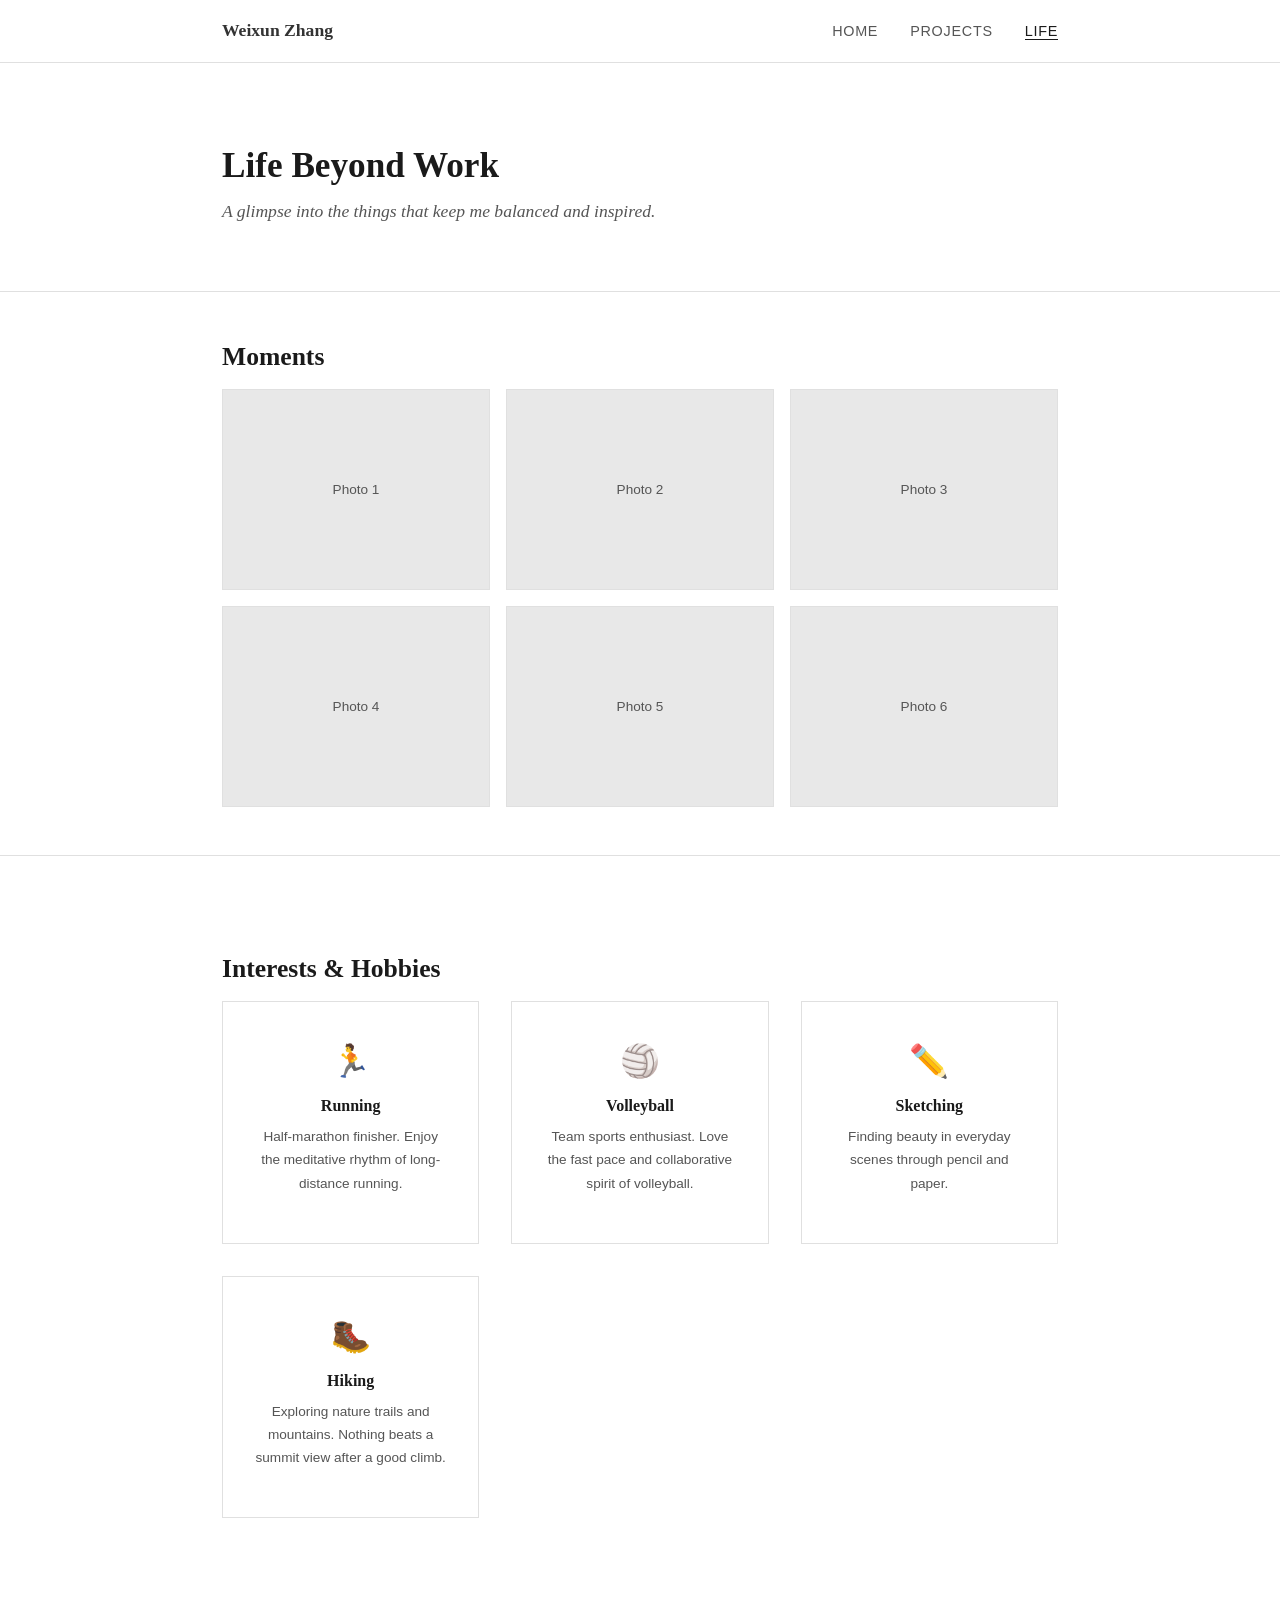
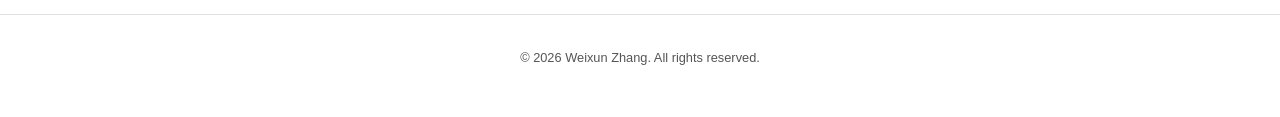
==== life.html @ 28d802e7 "first commit to my homepage" ====
<!DOCTYPE html>
<html lang="en">
<head>
  <meta charset="UTF-8">
  <meta name="viewport" content="width=device-width, initial-scale=1.0">
  <title>Life — Weixun Zhang</title>
  <link rel="stylesheet" href="css/style.css">
</head>
<body>

  <!-- Navigation -->
  <nav>
    <div class="container">
      <a href="index.html" class="nav-brand">Weixun Zhang</a>
      <button class="nav-toggle" aria-label="Toggle navigation">
        <span></span><span></span><span></span>
      </button>
      <ul class="nav-links">
        <li><a href="index.html">Home</a></li>
        <li><a href="index.html#projects">Projects</a></li>
        <li><a href="life.html" class="active">Life</a></li>
      </ul>
    </div>
  </nav>

  <!-- Page Header -->
  <section class="hero">
    <div class="container">
      <h1>Life Beyond Work</h1>
      <p class="subtitle">A glimpse into the things that keep me balanced and inspired.</p>
    </div>
  </section>

  <!-- Photo Gallery -->
  <section class="life-section">
    <div class="container">
      <h2>Moments</h2>
      <div class="photo-grid">
        <div class="photo-placeholder">Photo 1</div>
        <div class="photo-placeholder">Photo 2</div>
        <div class="photo-placeholder">Photo 3</div>
        <div class="photo-placeholder">Photo 4</div>
        <div class="photo-placeholder">Photo 5</div>
        <div class="photo-placeholder">Photo 6</div>
      </div>
    </div>
  </section>

  <!-- Hobbies -->
  <section class="life-section">
    <div class="container">
      <h2>Interests & Hobbies</h2>
      <div class="hobby-grid">

        <div class="hobby-card">
          <div class="hobby-icon">🏃</div>
          <h3>Running</h3>
          <p>Half-marathon finisher. Enjoy the meditative rhythm of long-distance running.</p>
        </div>

        <div class="hobby-card">
          <div class="hobby-icon">🏐</div>
          <h3>Volleyball</h3>
          <p>Team sports enthusiast. Love the fast pace and collaborative spirit of volleyball.</p>
        </div>

        <div class="hobby-card">
          <div class="hobby-icon">✏️</div>
          <h3>Sketching</h3>
          <p>Finding beauty in everyday scenes through pencil and paper.</p>
        </div>

        <div class="hobby-card">
          <div class="hobby-icon">🥾</div>
          <h3>Hiking</h3>
          <p>Exploring nature trails and mountains. Nothing beats a summit view after a good climb.</p>
        </div>

      </div>
    </div>
  </section>

  <!-- Footer -->
  <footer>
    <div class="container">
      <p>&copy; 2026 Weixun Zhang. All rights reserved.</p>
    </div>
  </footer>

  <script src="js/main.js"></script>
</body>
</html>
---- css/style.css ----
/* ===== CSS Reset & Base ===== */
*, *::before, *::after {
  box-sizing: border-box;
  margin: 0;
  padding: 0;
}

:root {
  --color-bg: #ffffff;
  --color-text: #1a1a1a;
  --color-text-secondary: #555555;
  --color-border: #e0e0e0;
  --color-accent: #333333;
  --color-bg-alt: #f8f8f8;
  --color-placeholder: #e8e8e8;
  --font-serif: 'Georgia', 'Times New Roman', serif;
  --font-sans: -apple-system, BlinkMacSystemFont, 'Segoe UI', Roboto, sans-serif;
  --max-width: 900px;
  --spacing-xs: 0.5rem;
  --spacing-sm: 1rem;
  --spacing-md: 2rem;
  --spacing-lg: 3rem;
  --spacing-xl: 5rem;
}

html {
  scroll-behavior: smooth;
  font-size: 16px;
}

body {
  font-family: var(--font-sans);
  color: var(--color-text);
  background: var(--color-bg);
  line-height: 1.7;
  -webkit-font-smoothing: antialiased;
}

/* ===== Typography ===== */
h1, h2, h3, h4 {
  font-family: var(--font-serif);
  font-weight: 600;
  line-height: 1.3;
}

h1 { font-size: 2.2rem; }
h2 { font-size: 1.6rem; margin-bottom: var(--spacing-sm); }
h3 { font-size: 1.25rem; margin-bottom: var(--spacing-xs); }

p {
  margin-bottom: var(--spacing-sm);
  color: var(--color-text-secondary);
}

a {
  color: var(--color-accent);
  text-decoration: none;
  border-bottom: 1px solid transparent;
  transition: border-color 0.2s;
}

a:hover {
  border-bottom-color: var(--color-accent);
}

/* ===== Layout ===== */
.container {
  max-width: var(--max-width);
  margin: 0 auto;
  padding: 0 var(--spacing-md);
}

section {
  padding: var(--spacing-lg) 0;
  border-bottom: 1px solid var(--color-border);
}

section:last-of-type {
  border-bottom: none;
}

/* ===== Navigation ===== */
nav {
  position: sticky;
  top: 0;
  background: var(--color-bg);
  border-bottom: 1px solid var(--color-border);
  z-index: 100;
  padding: var(--spacing-sm) 0;
}

nav .container {
  display: flex;
  justify-content: space-between;
  align-items: center;
}

.nav-brand {
  font-family: var(--font-serif);
  font-size: 1.1rem;
  font-weight: 600;
  border-bottom: none;
}

.nav-links {
  display: flex;
  list-style: none;
  gap: var(--spacing-md);
}

.nav-links a {
  font-size: 0.9rem;
  text-transform: uppercase;
  letter-spacing: 0.05em;
  color: var(--color-text-secondary);
}

.nav-links a:hover,
.nav-links a.active {
  color: var(--color-text);
  border-bottom-color: var(--color-text);
}

.nav-toggle {
  display: none;
  background: none;
  border: none;
  cursor: pointer;
  padding: var(--spacing-xs);
}

.nav-toggle span {
  display: block;
  width: 24px;
  height: 2px;
  background: var(--color-text);
  margin: 5px 0;
  transition: 0.3s;
}

/* ===== Hero ===== */
.hero {
  padding: var(--spacing-xl) 0 var(--spacing-lg);
  text-align: left;
}

.hero h1 {
  margin-bottom: var(--spacing-xs);
}

.hero .subtitle {
  font-size: 1.1rem;
  color: var(--color-text-secondary);
  font-family: var(--font-serif);
  font-style: italic;
}

/* ===== Skills Tags ===== */
.skills-grid {
  display: flex;
  flex-wrap: wrap;
  gap: var(--spacing-xs);
}

.skill-tag {
  display: inline-block;
  padding: 0.3rem 0.8rem;
  border: 1px solid var(--color-border);
  border-radius: 3px;
  font-size: 0.8rem;
  color: var(--color-text-secondary);
  background: var(--color-bg);
}

/* ===== Project Cards ===== */
.projects-grid {
  display: grid;
  grid-template-columns: 1fr;
  gap: var(--spacing-md);
}

.project-card {
  border: 1px solid var(--color-border);
  padding: var(--spacing-md);
  transition: box-shadow 0.2s;
}

.project-card:hover {
  box-shadow: 0 2px 12px rgba(0, 0, 0, 0.06);
}

.project-card h3 {
  margin-bottom: var(--spacing-xs);
}

.project-card p {
  font-size: 0.9rem;
  margin-bottom: var(--spacing-sm);
}

.project-card .read-more {
  font-size: 0.85rem;
  font-weight: 500;
  text-transform: uppercase;
  letter-spacing: 0.05em;
}

/* ===== Education ===== */
.education-item {
  margin-bottom: var(--spacing-md);
}

.education-item h3 {
  margin-bottom: 0.25rem;
}

.education-item .meta {
  font-size: 0.85rem;
  color: var(--color-text-secondary);
  margin-bottom: 0.25rem;
}

/* ===== Contact ===== */
.contact-info {
  font-size: 0.95rem;
}

.contact-info a {
  border-bottom: 1px solid var(--color-border);
}

/* ===== Footer ===== */
footer {
  padding: var(--spacing-md) 0;
  text-align: center;
  font-size: 0.8rem;
  color: var(--color-text-secondary);
  border-top: 1px solid var(--color-border);
}

/* ===== Project Detail Pages ===== */
.project-header {
  padding: var(--spacing-lg) 0 var(--spacing-md);
}

.project-header h1 {
  margin-bottom: var(--spacing-xs);
}

.project-header .project-meta {
  font-size: 0.9rem;
  color: var(--color-text-secondary);
}

.project-content h2 {
  margin-top: var(--spacing-md);
}

.project-content ul {
  list-style: disc;
  padding-left: 1.5rem;
  margin-bottom: var(--spacing-sm);
}

.project-content li {
  margin-bottom: var(--spacing-xs);
  color: var(--color-text-secondary);
  font-size: 0.95rem;
}

/* ===== Comparison Slider ===== */
.comparison-container {
  margin: var(--spacing-md) 0;
}

.comparison-slider {
  position: relative;
  width: 100%;
  aspect-ratio: 16 / 9;
  background: var(--color-placeholder);
  border: 1px solid var(--color-border);
  overflow: hidden;
  cursor: col-resize;
}

.comparison-slider .placeholder-text {
  position: absolute;
  top: 50%;
  left: 50%;
  transform: translate(-50%, -50%);
  font-size: 0.9rem;
  color: var(--color-text-secondary);
  text-align: center;
  pointer-events: none;
}

.comparison-slider .before-img,
.comparison-slider .after-img {
  position: absolute;
  top: 0;
  left: 0;
  width: 100%;
  height: 100%;
  object-fit: cover;
}

.comparison-slider .before-img {
  clip-path: inset(0 50% 0 0);
}

.comparison-slider .slider-handle {
  position: absolute;
  top: 0;
  left: 50%;
  width: 3px;
  height: 100%;
  background: var(--color-accent);
  transform: translateX(-50%);
  cursor: col-resize;
}

.comparison-slider .slider-handle::after {
  content: '';
  position: absolute;
  top: 50%;
  left: 50%;
  transform: translate(-50%, -50%);
  width: 32px;
  height: 32px;
  border-radius: 50%;
  background: var(--color-bg);
  border: 2px solid var(--color-accent);
}

.comparison-label {
  display: flex;
  justify-content: space-between;
  font-size: 0.8rem;
  color: var(--color-text-secondary);
  margin-top: var(--spacing-xs);
}

/* ===== Life Page ===== */
.life-section {
  margin-bottom: var(--spacing-lg);
}

.photo-grid {
  display: grid;
  grid-template-columns: repeat(auto-fill, minmax(250px, 1fr));
  gap: var(--spacing-sm);
}

.photo-placeholder {
  aspect-ratio: 4 / 3;
  background: var(--color-placeholder);
  border: 1px solid var(--color-border);
  display: flex;
  align-items: center;
  justify-content: center;
  font-size: 0.85rem;
  color: var(--color-text-secondary);
}

.hobby-grid {
  display: grid;
  grid-template-columns: repeat(auto-fill, minmax(200px, 1fr));
  gap: var(--spacing-md);
}

.hobby-card {
  text-align: center;
  padding: var(--spacing-md);
  border: 1px solid var(--color-border);
}

.hobby-card .hobby-icon {
  font-size: 2rem;
  margin-bottom: var(--spacing-xs);
}

.hobby-card h3 {
  font-size: 1rem;
  margin-bottom: var(--spacing-xs);
}

.hobby-card p {
  font-size: 0.85rem;
}

/* ===== Stats ===== */
.stats-grid {
  display: grid;
  grid-template-columns: repeat(auto-fit, minmax(150px, 1fr));
  gap: var(--spacing-sm);
  margin: var(--spacing-md) 0;
}

.stat-item {
  text-align: center;
  padding: var(--spacing-sm);
  border: 1px solid var(--color-border);
}

.stat-item .stat-number {
  font-family: var(--font-serif);
  font-size: 1.8rem;
  font-weight: 700;
  color: var(--color-text);
}

.stat-item .stat-label {
  font-size: 0.8rem;
  color: var(--color-text-secondary);
  margin-top: 0.25rem;
}

/* ===== Responsive ===== */
@media (max-width: 768px) {
  html { font-size: 15px; }

  .nav-links {
    display: none;
    position: absolute;
    top: 100%;
    left: 0;
    right: 0;
    background: var(--color-bg);
    border-bottom: 1px solid var(--color-border);
    flex-direction: column;
    padding: var(--spacing-sm) var(--spacing-md);
    gap: var(--spacing-sm);
  }

  .nav-links.active {
    display: flex;
  }

  .nav-toggle {
    display: block;
  }

  .hero { padding: var(--spacing-lg) 0 var(--spacing-md); }
  h1 { font-size: 1.8rem; }

  .photo-grid {
    grid-template-columns: repeat(auto-fill, minmax(150px, 1fr));
  }

  .hobby-grid {
    grid-template-columns: 1fr 1fr;
  }
}

@media (max-width: 480px) {
  .hobby-grid {
    grid-template-columns: 1fr;
  }
}
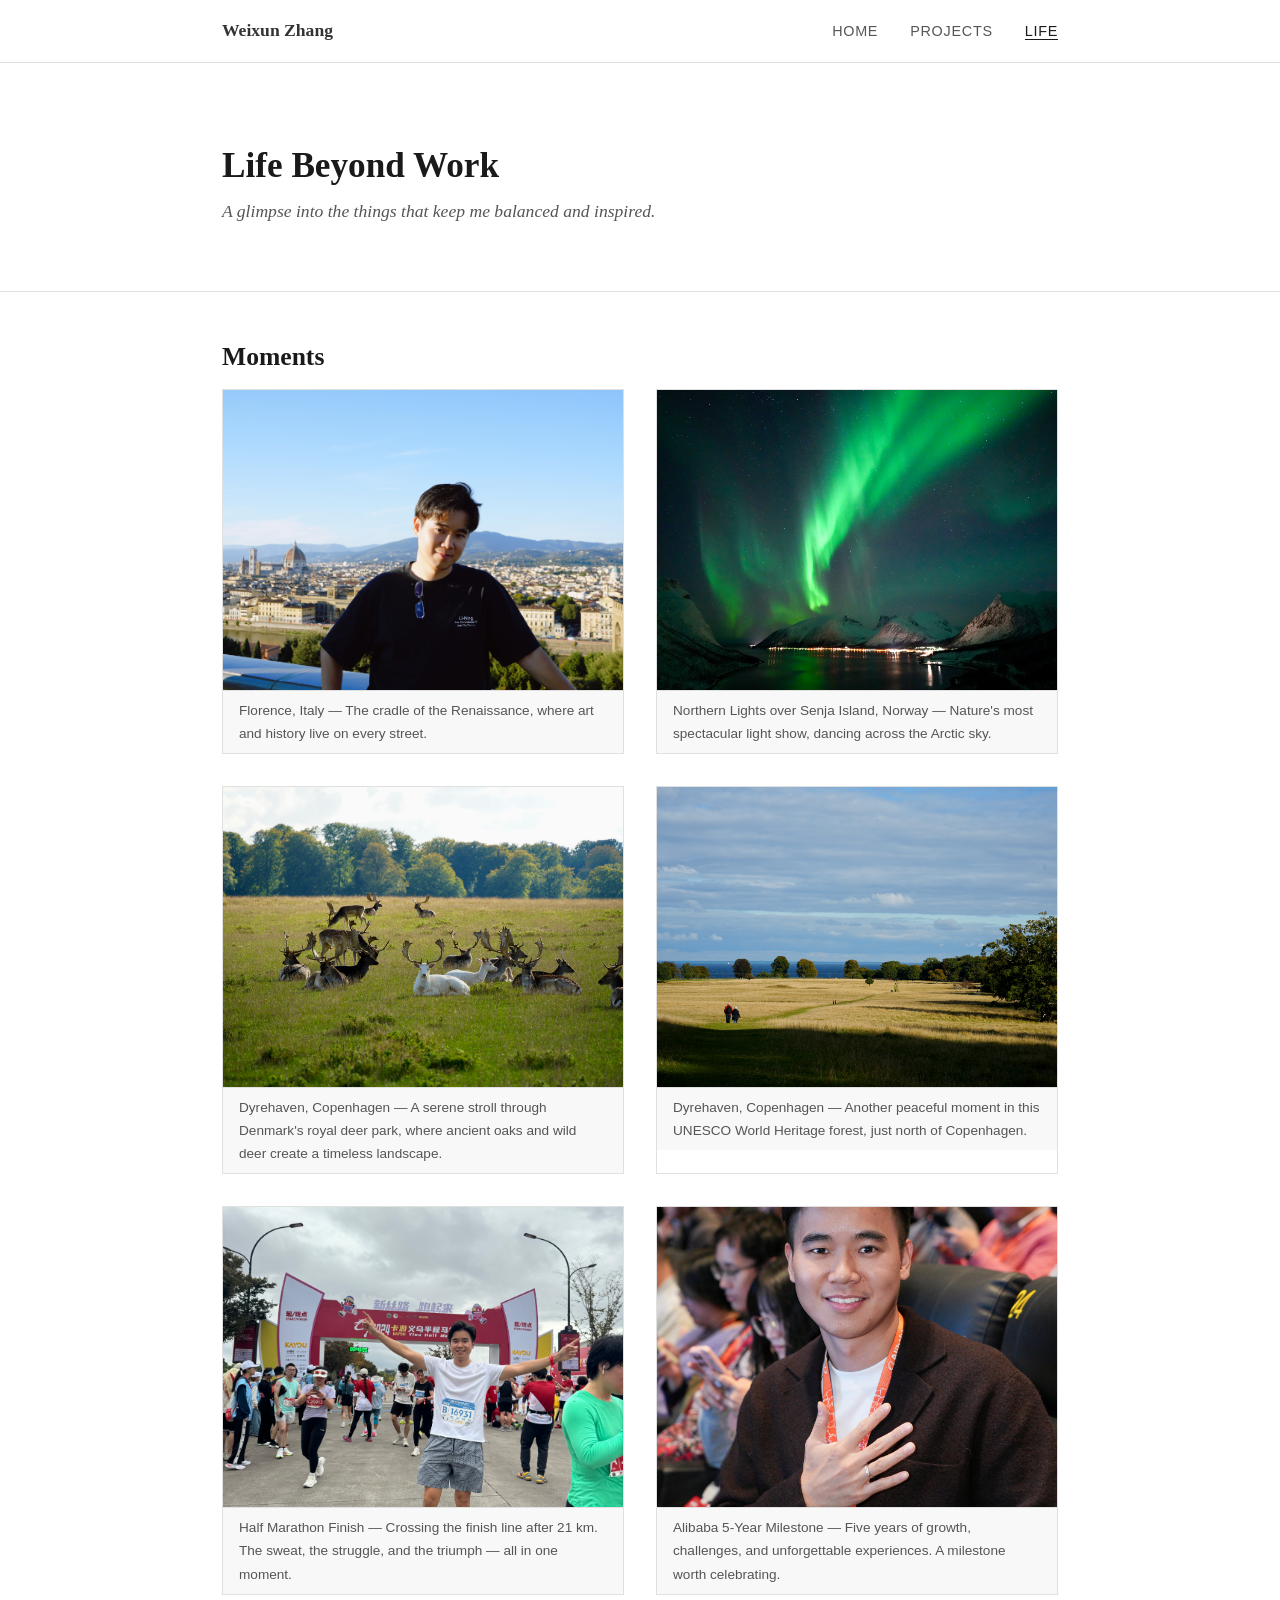
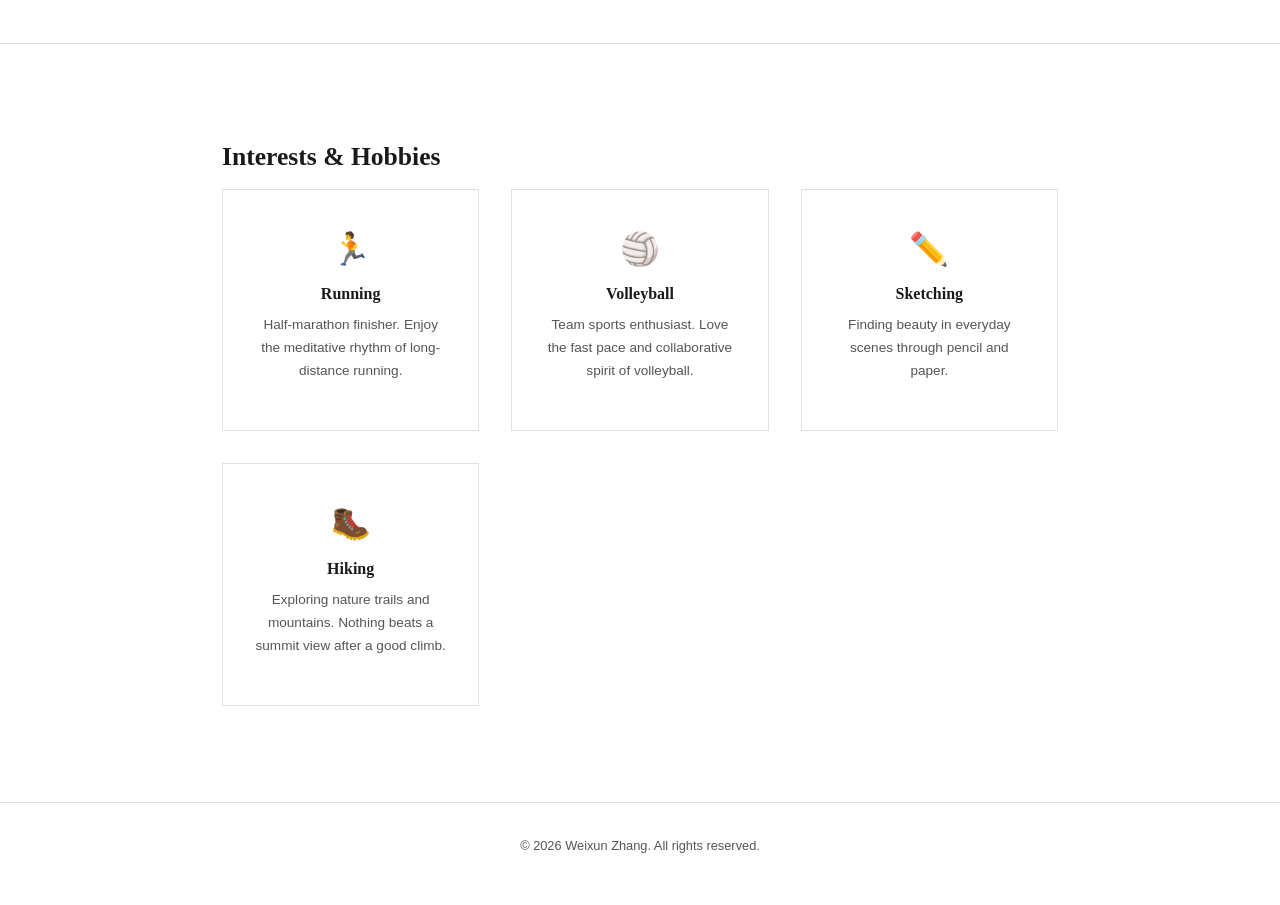
==== commit f6d25abf: "feat: update life page" ====
--- a/life.html
+++ b/life.html
@@ -36,12 +36,30 @@
     <div class="container">
       <h2>Moments</h2>
       <div class="photo-grid">
-        <div class="photo-placeholder">Photo 1</div>
-        <div class="photo-placeholder">Photo 2</div>
-        <div class="photo-placeholder">Photo 3</div>
-        <div class="photo-placeholder">Photo 4</div>
-        <div class="photo-placeholder">Photo 5</div>
-        <div class="photo-placeholder">Photo 6</div>
+        <div class="photo-item">
+          <img src="projects/imgs/life/Florence.JPG" alt="Florence, Italy">
+          <div class="photo-caption">Florence, Italy — The cradle of the Renaissance, where art and history live on every street.</div>
+        </div>
+        <div class="photo-item">
+          <img src="projects/imgs/life/Northern·Lights·Aurora·Borealis·Over·Senja·Island.jpg" alt="Northern Lights over Senja Island">
+          <div class="photo-caption">Northern Lights over Senja Island, Norway — Nature's most spectacular light show, dancing across the Arctic sky.</div>
+        </div>
+        <div class="photo-item">
+          <img src="projects/imgs/life/Dyrehaven.jpg" alt="Dyrehaven, Copenhagen">
+          <div class="photo-caption">Dyrehaven, Copenhagen — A serene stroll through Denmark's royal deer park, where ancient oaks and wild deer create a timeless landscape.</div>
+        </div>
+        <div class="photo-item">
+          <img src="projects/imgs/life/Dyrehaven2.jpg" alt="Dyrehaven, Copenhagen">
+          <div class="photo-caption">Dyrehaven, Copenhagen — Another peaceful moment in this UNESCO World Heritage forest, just north of Copenhagen.</div>
+        </div>
+        <div class="photo-item">
+          <img src="projects/imgs/life/My·Half·Marathon·Finish·Moment.jpg" alt="Half Marathon Finish">
+          <div class="photo-caption">Half Marathon Finish — Crossing the finish line after 21 km. The sweat, the struggle, and the triumph — all in one moment.</div>
+        </div>
+        <div class="photo-item">
+          <img src="projects/imgs/life/My·Alibaba·5-Year·Milestone·Portrait.JPG" alt="Alibaba 5-Year Milestone">
+          <div class="photo-caption">Alibaba 5-Year Milestone — Five years of growth, challenges, and unforgettable experiences. A milestone worth celebrating.</div>
+        </div>
       </div>
     </div>
   </section>
--- a/css/style.css
+++ b/css/style.css
@@ -306,6 +306,11 @@
 
 .comparison-slider .before-img {
   clip-path: inset(0 50% 0 0);
+  z-index: 1;
+}
+
+.comparison-slider .after-img {
+  z-index: 0;
 }
 
 .comparison-slider .slider-handle {
@@ -317,6 +322,7 @@
   background: var(--color-accent);
   transform: translateX(-50%);
   cursor: col-resize;
+  z-index: 2;
 }
 
 .comparison-slider .slider-handle::after {
@@ -340,6 +346,135 @@
   margin-top: var(--spacing-xs);
 }
 
+/* ===== Video Comparison Slider ===== */
+.comparison-slider .before-video,
+.comparison-slider .after-video {
+  position: absolute;
+  top: 0;
+  left: 0;
+  width: 100%;
+  height: 100%;
+  object-fit: cover;
+}
+
+.comparison-slider .before-video {
+  clip-path: inset(0 50% 0 0);
+  z-index: 1;
+}
+
+.comparison-slider .after-video {
+  z-index: 0;
+}
+
+/* ===== Carousel / Multiple Comparisons ===== */
+.comparison-carousel {
+  position: relative;
+}
+
+.comparison-carousel .comparison-container {
+  display: none;
+}
+
+.comparison-carousel .comparison-container.active {
+  display: block;
+}
+
+.carousel-controls {
+  display: flex;
+  align-items: center;
+  justify-content: center;
+  gap: var(--spacing-sm);
+  margin-top: var(--spacing-sm);
+}
+
+.carousel-btn {
+  background: none;
+  border: 1px solid var(--color-border);
+  padding: 0.4rem 1rem;
+  cursor: pointer;
+  font-size: 0.85rem;
+  color: var(--color-text-secondary);
+  transition: background 0.2s, color 0.2s;
+}
+
+.carousel-btn:hover {
+  background: var(--color-text);
+  color: var(--color-bg);
+  border-color: var(--color-text);
+}
+
+.carousel-indicator {
+  font-size: 0.85rem;
+  color: var(--color-text-secondary);
+}
+
+/* ===== Video Playback Controls ===== */
+.video-playback-controls {
+  display: flex;
+  align-items: center;
+  gap: var(--spacing-sm);
+  margin-top: var(--spacing-sm);
+}
+
+.video-play-btn {
+  background: var(--color-text);
+  color: var(--color-bg);
+  border: none;
+  width: 36px;
+  height: 36px;
+  border-radius: 50%;
+  cursor: pointer;
+  font-size: 0.9rem;
+  display: flex;
+  align-items: center;
+  justify-content: center;
+  transition: opacity 0.2s;
+  flex-shrink: 0;
+}
+
+.video-play-btn:hover {
+  opacity: 0.8;
+}
+
+/* ===== Video Progress Bar ===== */
+.video-progress-bar {
+  flex: 1;
+  display: flex;
+  align-items: center;
+  gap: var(--spacing-xs);
+}
+
+.video-progress-track {
+  flex: 1;
+  height: 6px;
+  background: var(--color-border);
+  border-radius: 3px;
+  cursor: pointer;
+  position: relative;
+  overflow: hidden;
+}
+
+.video-progress-track:hover {
+  height: 8px;
+}
+
+.video-progress-filled {
+  height: 100%;
+  background: var(--color-text);
+  border-radius: 3px;
+  width: 0%;
+  transition: width 0.1s linear;
+}
+
+.video-progress-time {
+  display: flex;
+  justify-content: space-between;
+  font-size: 0.75rem;
+  color: var(--color-text-secondary);
+  min-width: 80px;
+  white-space: nowrap;
+}
+
 /* ===== Life Page ===== */
 .life-section {
   margin-bottom: var(--spacing-lg);
@@ -347,19 +482,28 @@
 
 .photo-grid {
   display: grid;
-  grid-template-columns: repeat(auto-fill, minmax(250px, 1fr));
-  gap: var(--spacing-sm);
-}
-
-.photo-placeholder {
+  grid-template-columns: repeat(auto-fill, minmax(300px, 1fr));
+  gap: var(--spacing-md);
+}
+
+.photo-item {
+  border: 1px solid var(--color-border);
+  overflow: hidden;
+}
+
+.photo-item img {
+  width: 100%;
   aspect-ratio: 4 / 3;
-  background: var(--color-placeholder);
-  border: 1px solid var(--color-border);
-  display: flex;
-  align-items: center;
-  justify-content: center;
+  object-fit: cover;
+  display: block;
+}
+
+.photo-item .photo-caption {
+  padding: var(--spacing-xs) var(--spacing-sm);
   font-size: 0.85rem;
   color: var(--color-text-secondary);
+  background: var(--color-bg-alt);
+  border-top: 1px solid var(--color-border);
 }
 
 .hobby-grid {
@@ -456,4 +600,4 @@
   .hobby-grid {
     grid-template-columns: 1fr;
   }
-}
+}
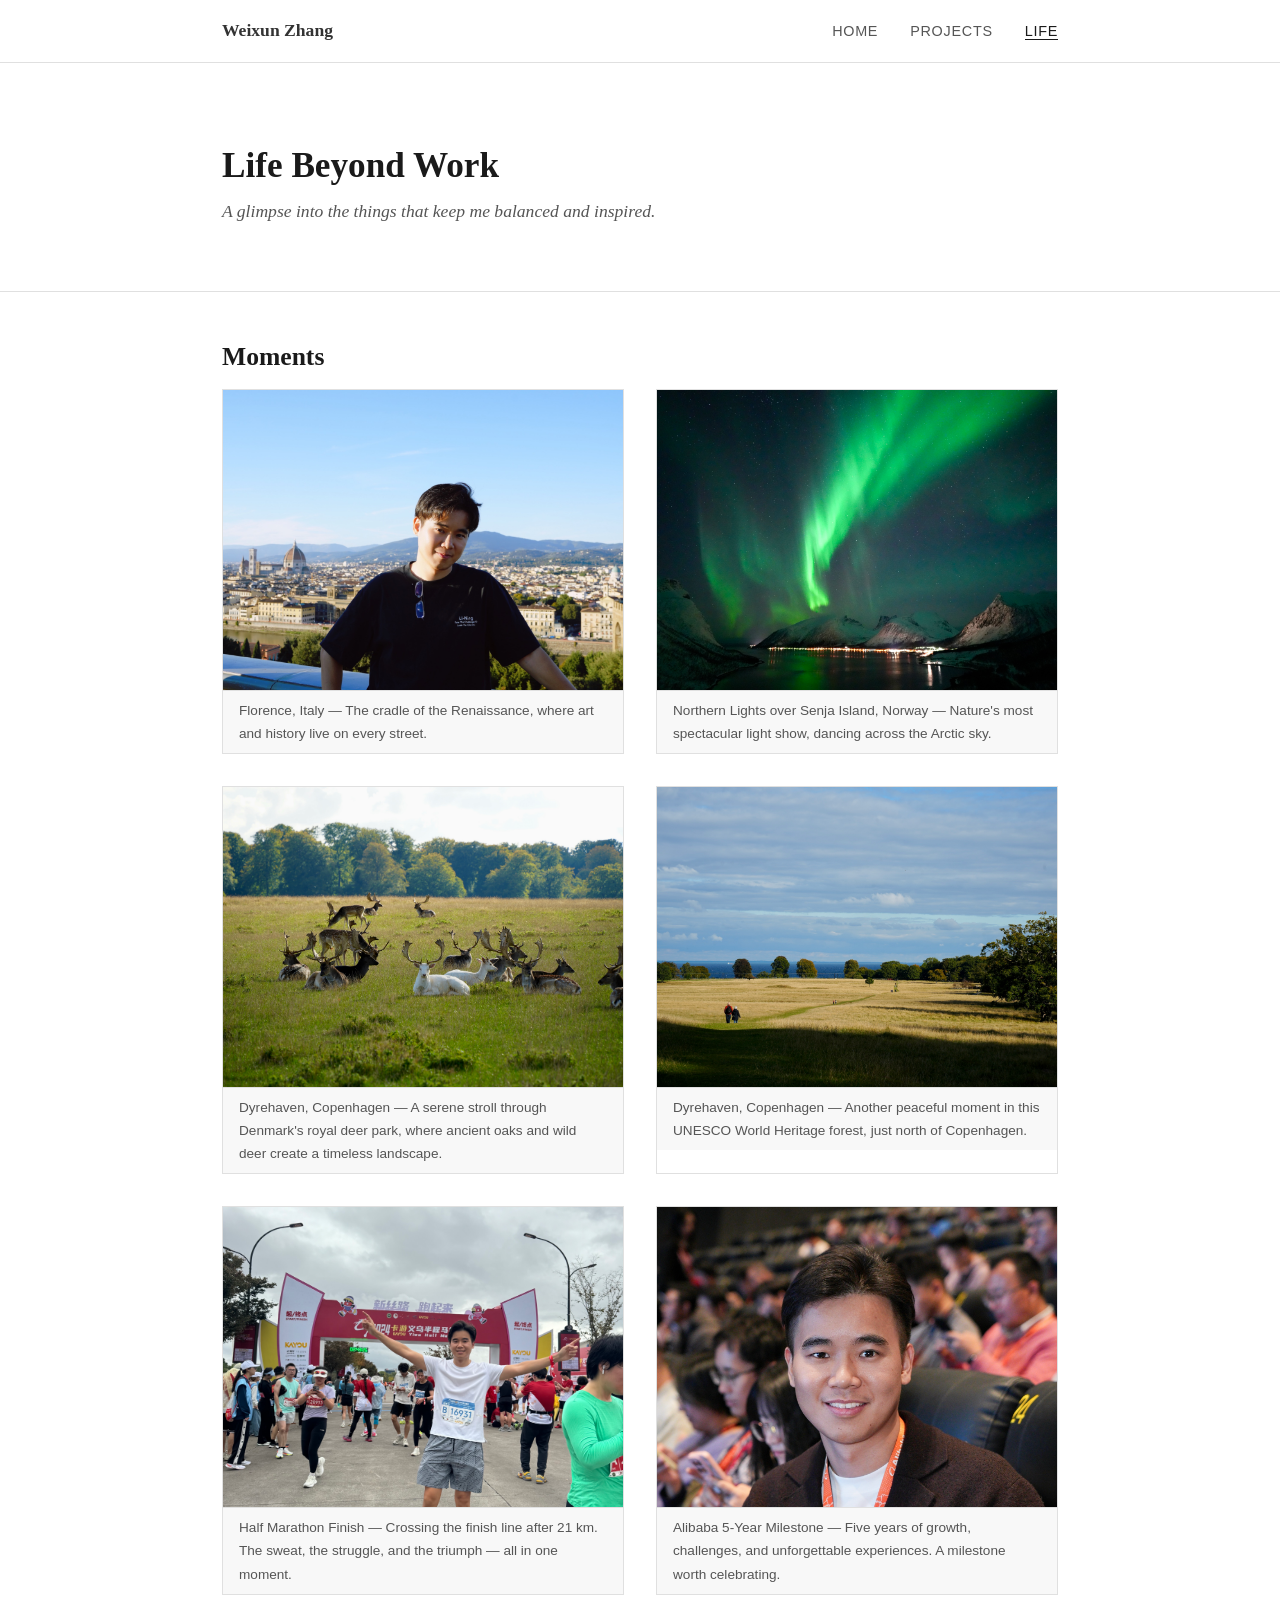
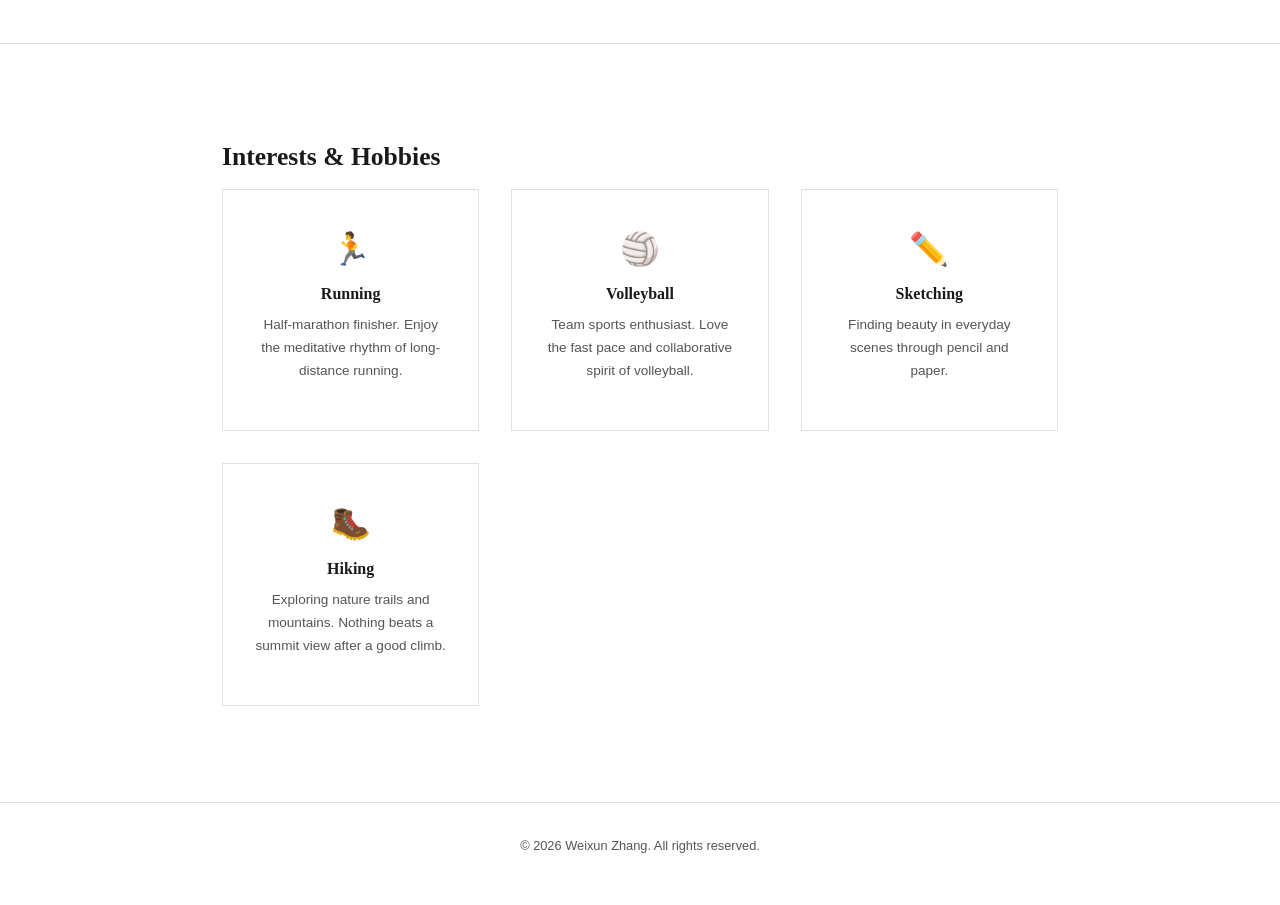
==== commit db735f21: "feat: update email address" ====
--- a/life.html
+++ b/life.html
@@ -57,7 +57,7 @@
           <div class="photo-caption">Half Marathon Finish — Crossing the finish line after 21 km. The sweat, the struggle, and the triumph — all in one moment.</div>
         </div>
         <div class="photo-item">
-          <img src="projects/imgs/life/My·Alibaba·5-Year·Milestone·Portrait.JPG" alt="Alibaba 5-Year Milestone">
+          <img src="projects/imgs/life/My·Alibaba·5-Year·Milestone·Portrait.png" alt="Alibaba 5-Year Milestone">
           <div class="photo-caption">Alibaba 5-Year Milestone — Five years of growth, challenges, and unforgettable experiences. A milestone worth celebrating.</div>
         </div>
       </div>
--- a/css/style.css
+++ b/css/style.css
@@ -587,10 +587,6 @@
   .hero { padding: var(--spacing-lg) 0 var(--spacing-md); }
   h1 { font-size: 1.8rem; }
 
-  .photo-grid {
-    grid-template-columns: repeat(auto-fill, minmax(150px, 1fr));
-  }
-
   .hobby-grid {
     grid-template-columns: 1fr 1fr;
   }
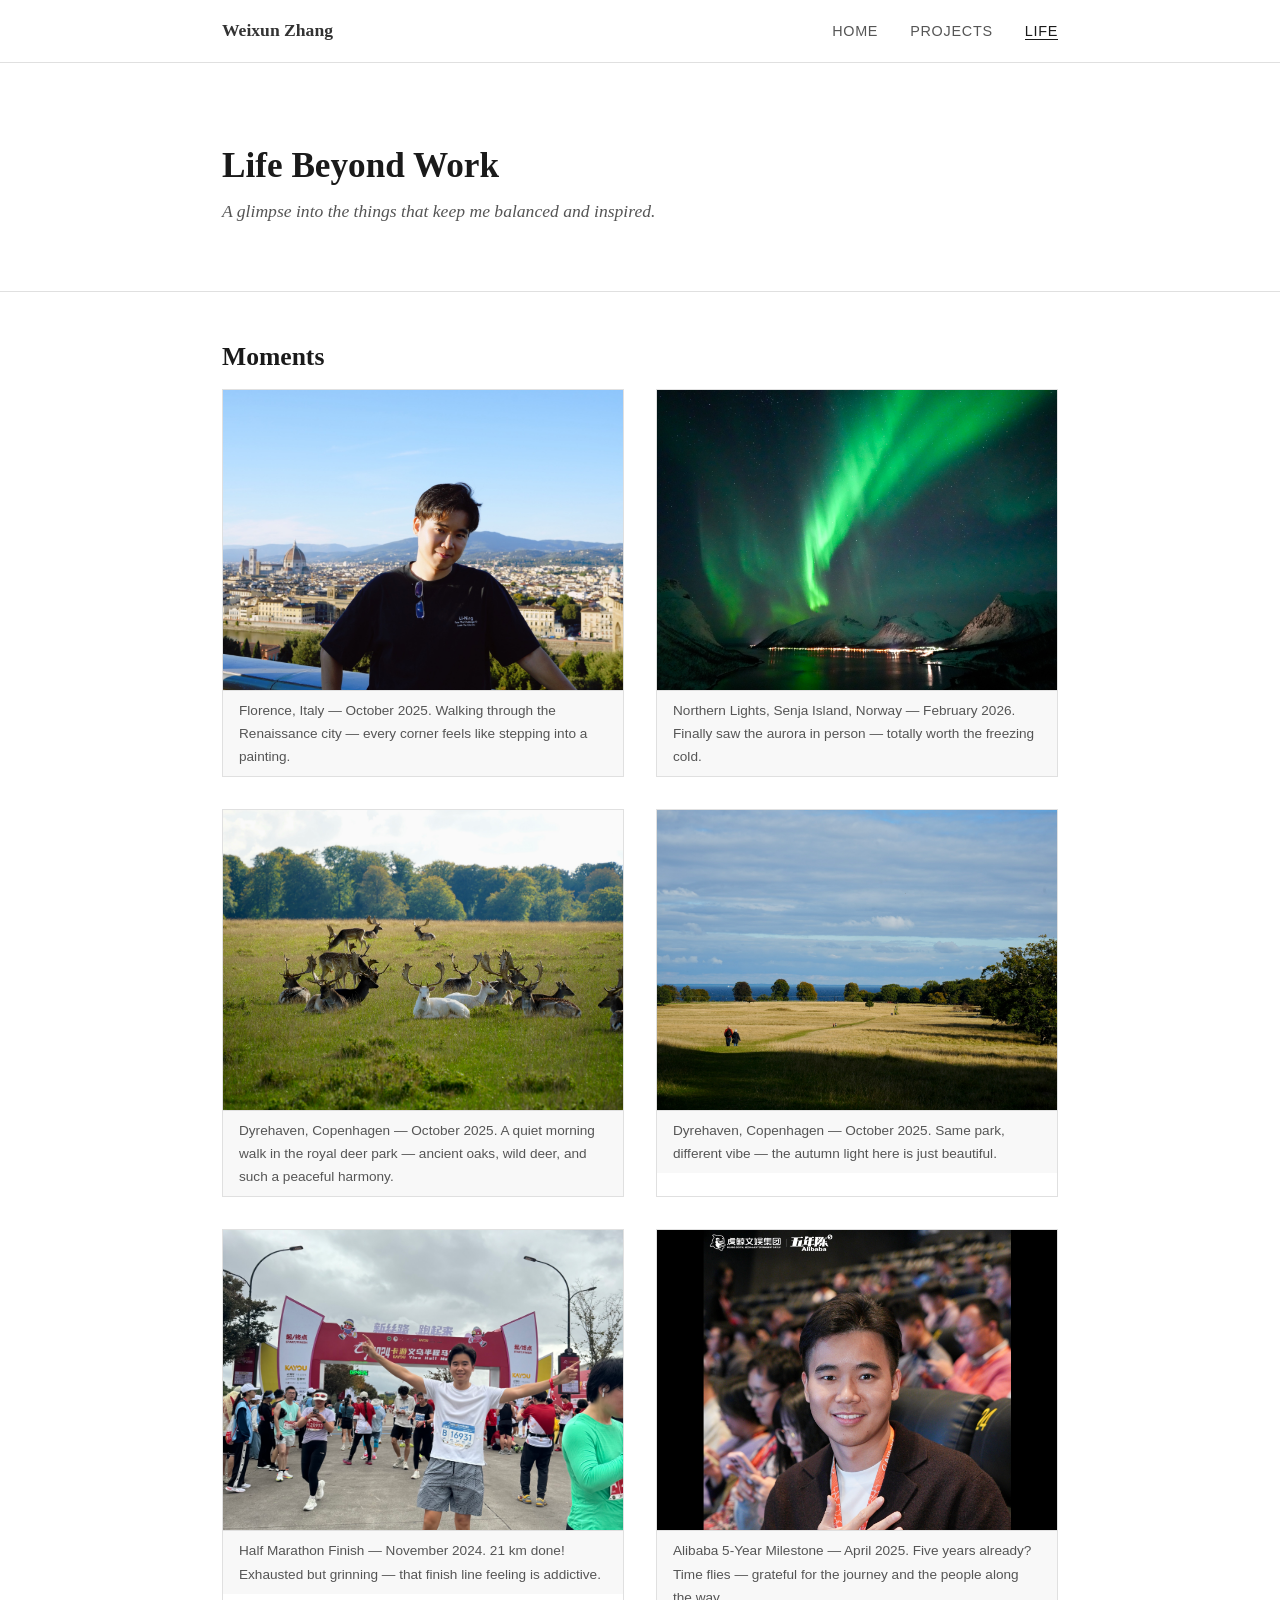
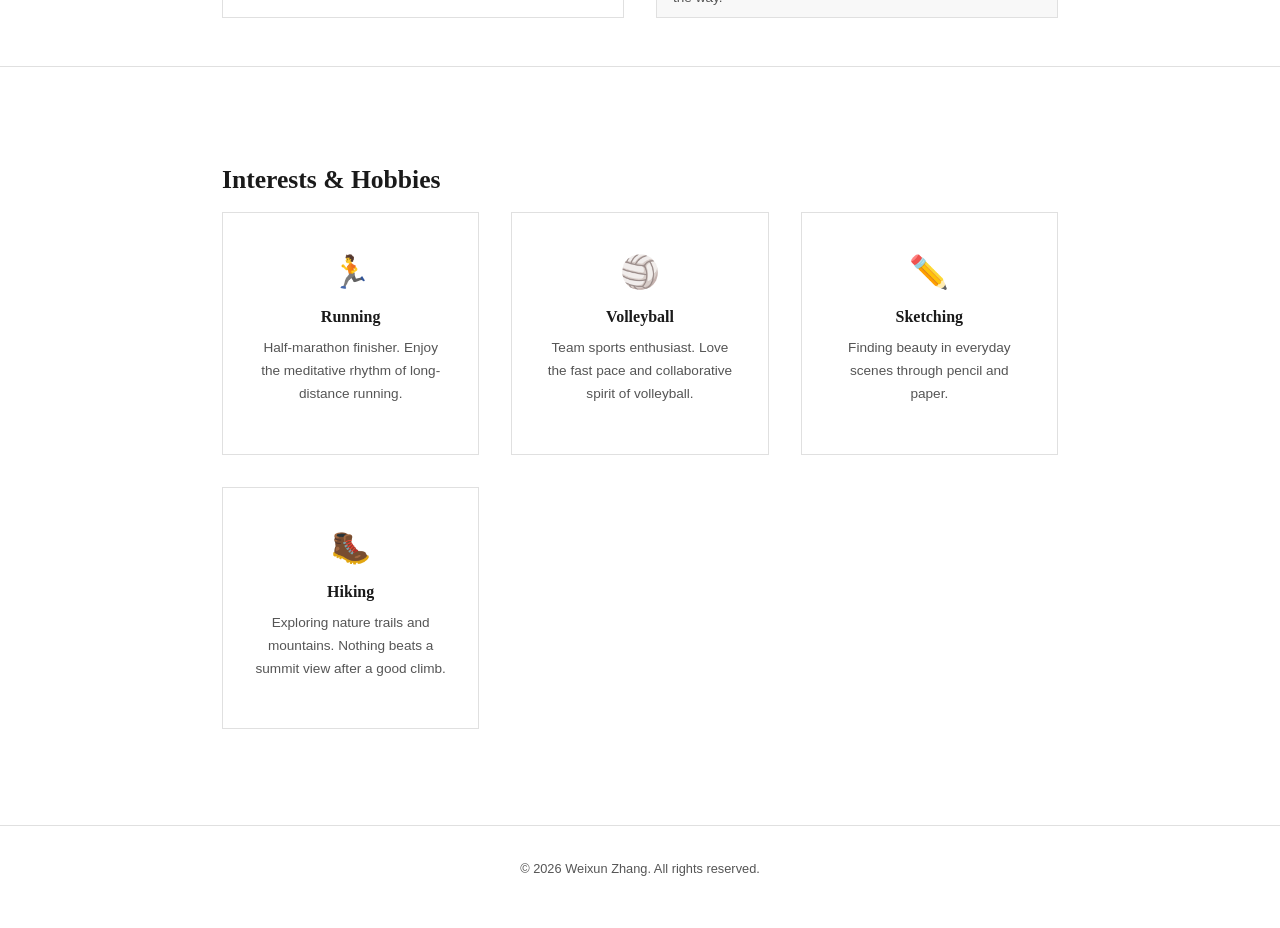
==== commit 0ab20a40: "feat: update life page" ====
--- a/life.html
+++ b/life.html
@@ -38,27 +38,27 @@
       <div class="photo-grid">
         <div class="photo-item">
           <img src="projects/imgs/life/Florence.JPG" alt="Florence, Italy">
-          <div class="photo-caption">Florence, Italy — The cradle of the Renaissance, where art and history live on every street.</div>
+          <div class="photo-caption">Florence, Italy — October 2025. Walking through the Renaissance city — every corner feels like stepping into a painting.</div>
         </div>
         <div class="photo-item">
           <img src="projects/imgs/life/Northern·Lights·Aurora·Borealis·Over·Senja·Island.jpg" alt="Northern Lights over Senja Island">
-          <div class="photo-caption">Northern Lights over Senja Island, Norway — Nature's most spectacular light show, dancing across the Arctic sky.</div>
+          <div class="photo-caption">Northern Lights, Senja Island, Norway — February 2026. Finally saw the aurora in person — totally worth the freezing cold.</div>
         </div>
         <div class="photo-item">
           <img src="projects/imgs/life/Dyrehaven.jpg" alt="Dyrehaven, Copenhagen">
-          <div class="photo-caption">Dyrehaven, Copenhagen — A serene stroll through Denmark's royal deer park, where ancient oaks and wild deer create a timeless landscape.</div>
+          <div class="photo-caption">Dyrehaven, Copenhagen — October 2025. A quiet morning walk in the royal deer park — ancient oaks, wild deer, and such a peaceful harmony.</div>
         </div>
         <div class="photo-item">
           <img src="projects/imgs/life/Dyrehaven2.jpg" alt="Dyrehaven, Copenhagen">
-          <div class="photo-caption">Dyrehaven, Copenhagen — Another peaceful moment in this UNESCO World Heritage forest, just north of Copenhagen.</div>
+          <div class="photo-caption">Dyrehaven, Copenhagen — October 2025. Same park, different vibe — the autumn light here is just beautiful.</div>
         </div>
         <div class="photo-item">
           <img src="projects/imgs/life/My·Half·Marathon·Finish·Moment.jpg" alt="Half Marathon Finish">
-          <div class="photo-caption">Half Marathon Finish — Crossing the finish line after 21 km. The sweat, the struggle, and the triumph — all in one moment.</div>
+          <div class="photo-caption">Half Marathon Finish — November 2024. 21 km done! Exhausted but grinning — that finish line feeling is addictive.</div>
         </div>
         <div class="photo-item">
           <img src="projects/imgs/life/My·Alibaba·5-Year·Milestone·Portrait.png" alt="Alibaba 5-Year Milestone">
-          <div class="photo-caption">Alibaba 5-Year Milestone — Five years of growth, challenges, and unforgettable experiences. A milestone worth celebrating.</div>
+          <div class="photo-caption">Alibaba 5-Year Milestone — April 2025. Five years already? Time flies — grateful for the journey and the people along the way.</div>
         </div>
       </div>
     </div>
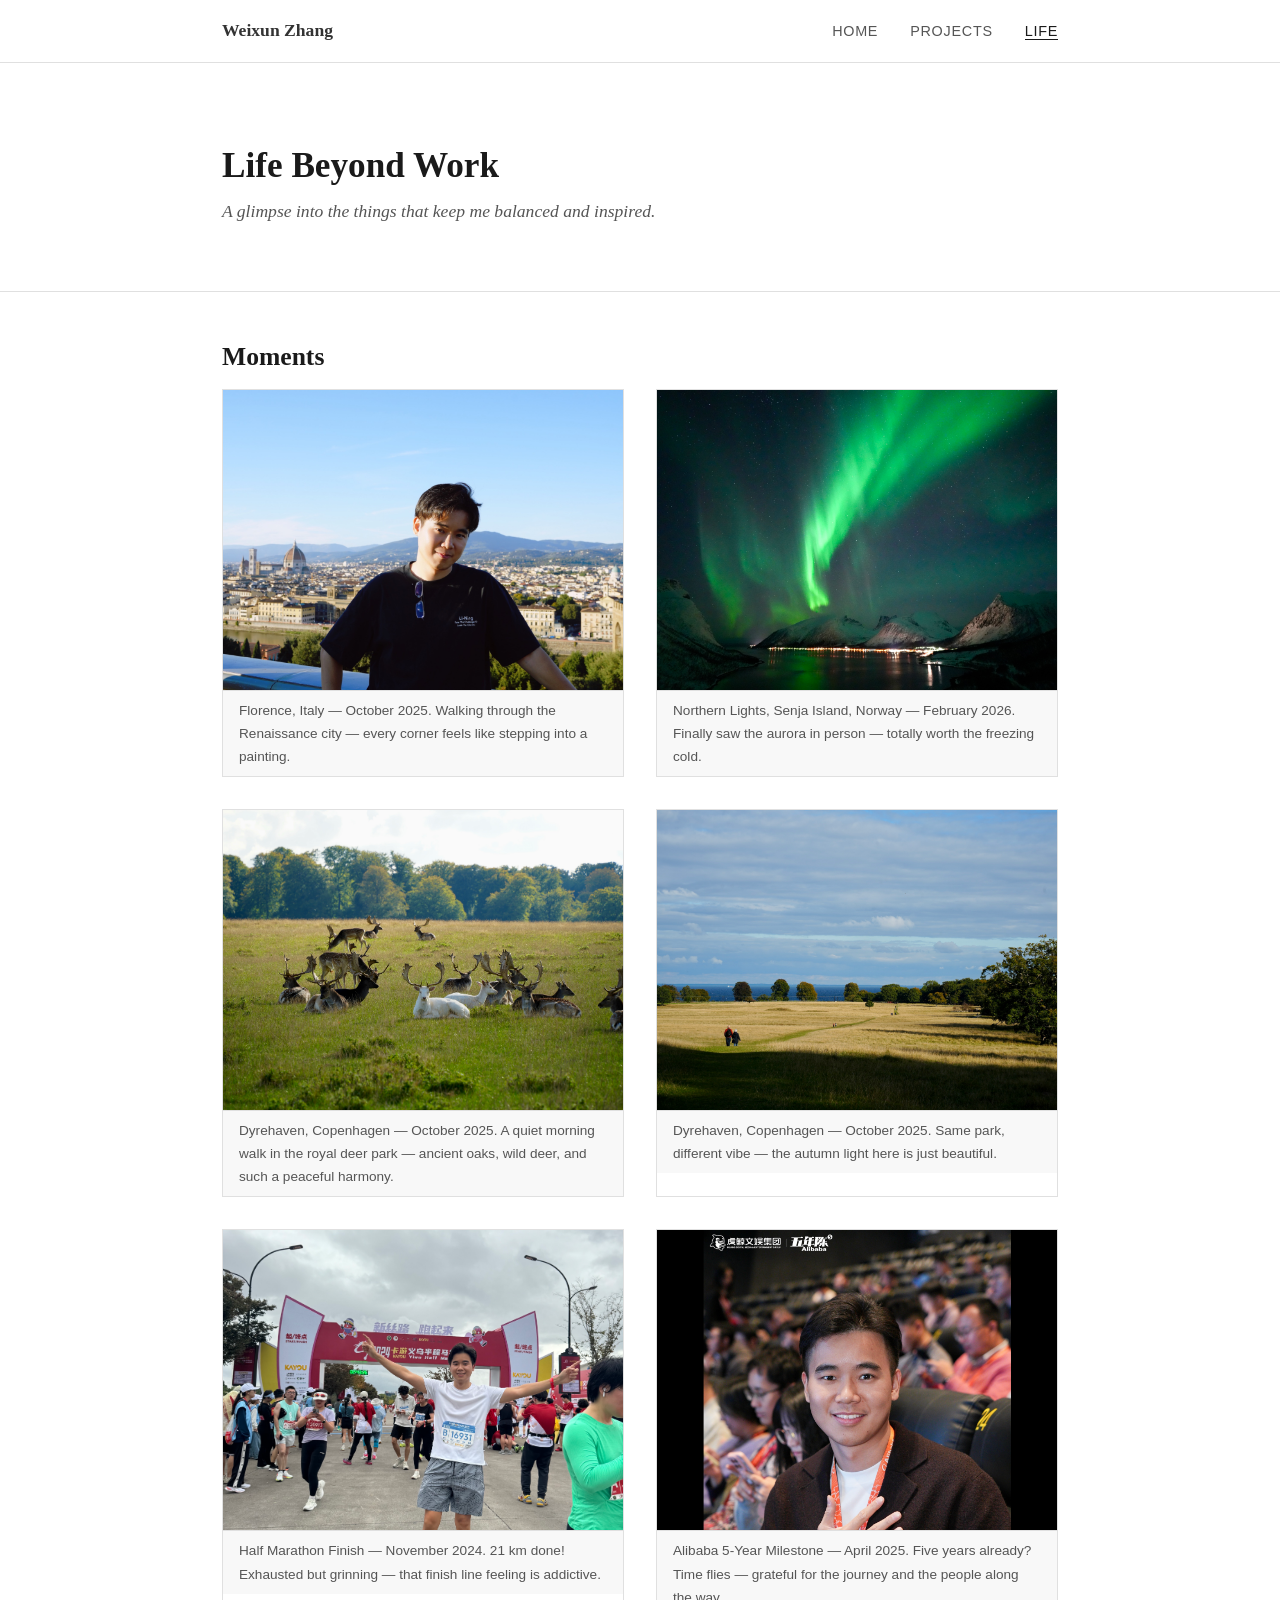
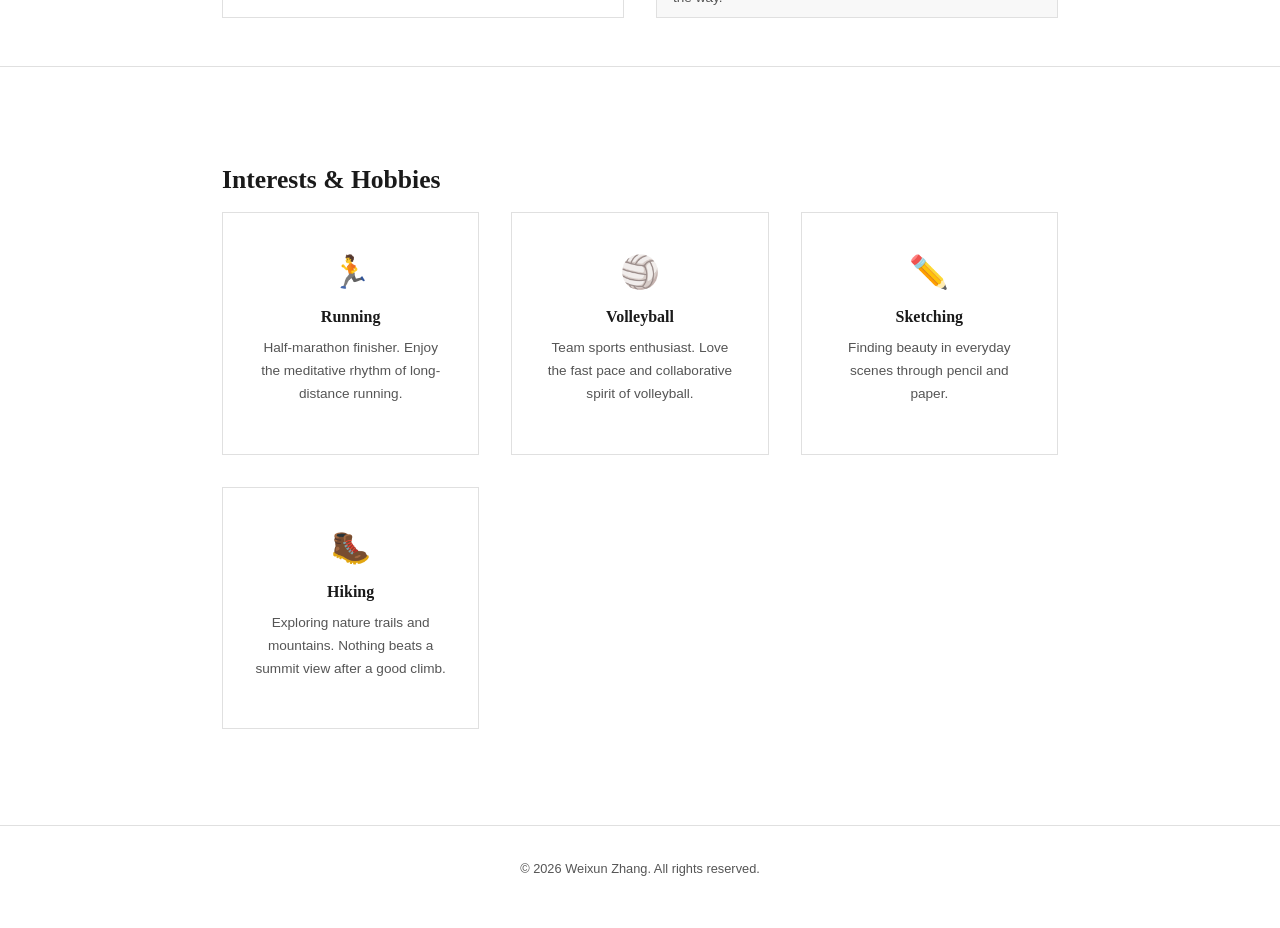
==== commit ebb3d8f8: "feat: update life page" ====
--- a/life.html
+++ b/life.html
@@ -53,7 +53,7 @@
           <div class="photo-caption">Dyrehaven, Copenhagen — October 2025. Same park, different vibe — the autumn light here is just beautiful.</div>
         </div>
         <div class="photo-item">
-          <img src="projects/imgs/life/My·Half·Marathon·Finish·Moment.jpg" alt="Half Marathon Finish">
+          <img src="projects/imgs/life/My·Half·Marathon·Finish·Moment.png" alt="Half Marathon Finish">
           <div class="photo-caption">Half Marathon Finish — November 2024. 21 km done! Exhausted but grinning — that finish line feeling is addictive.</div>
         </div>
         <div class="photo-item">
